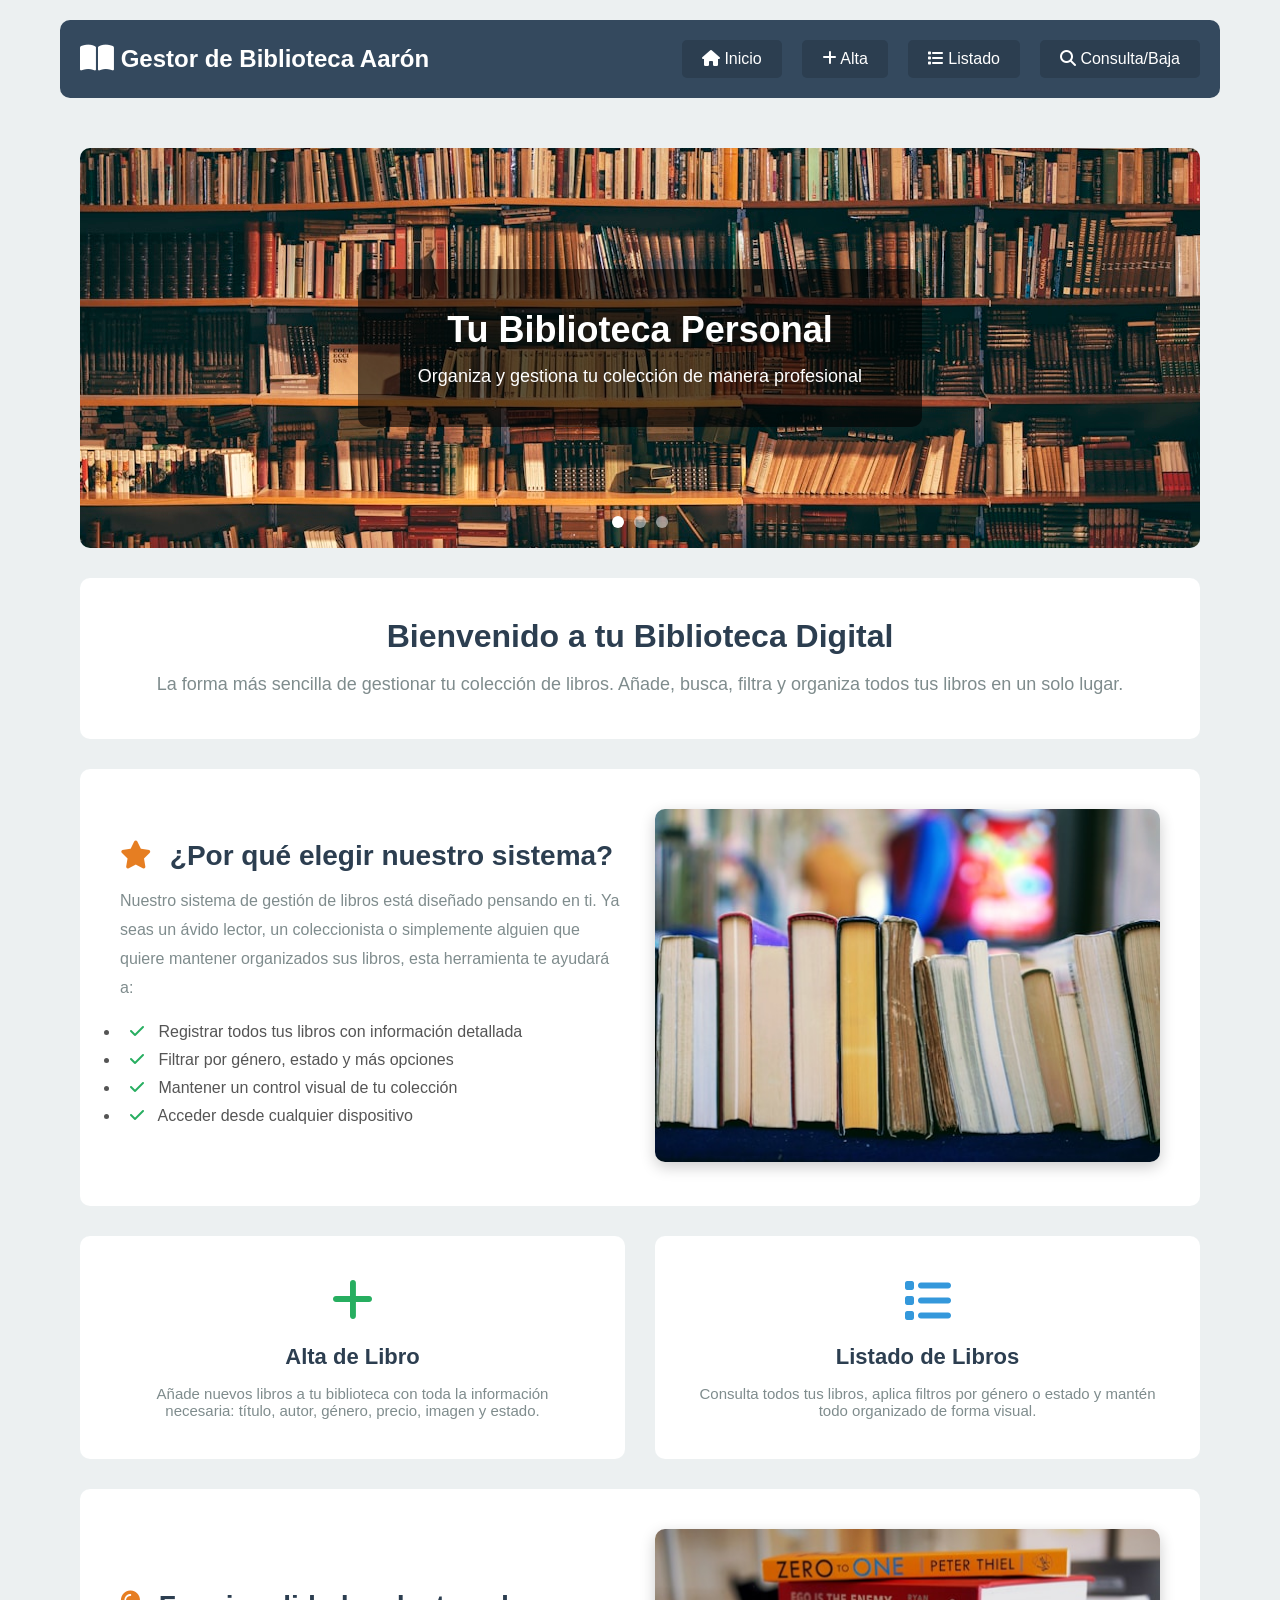
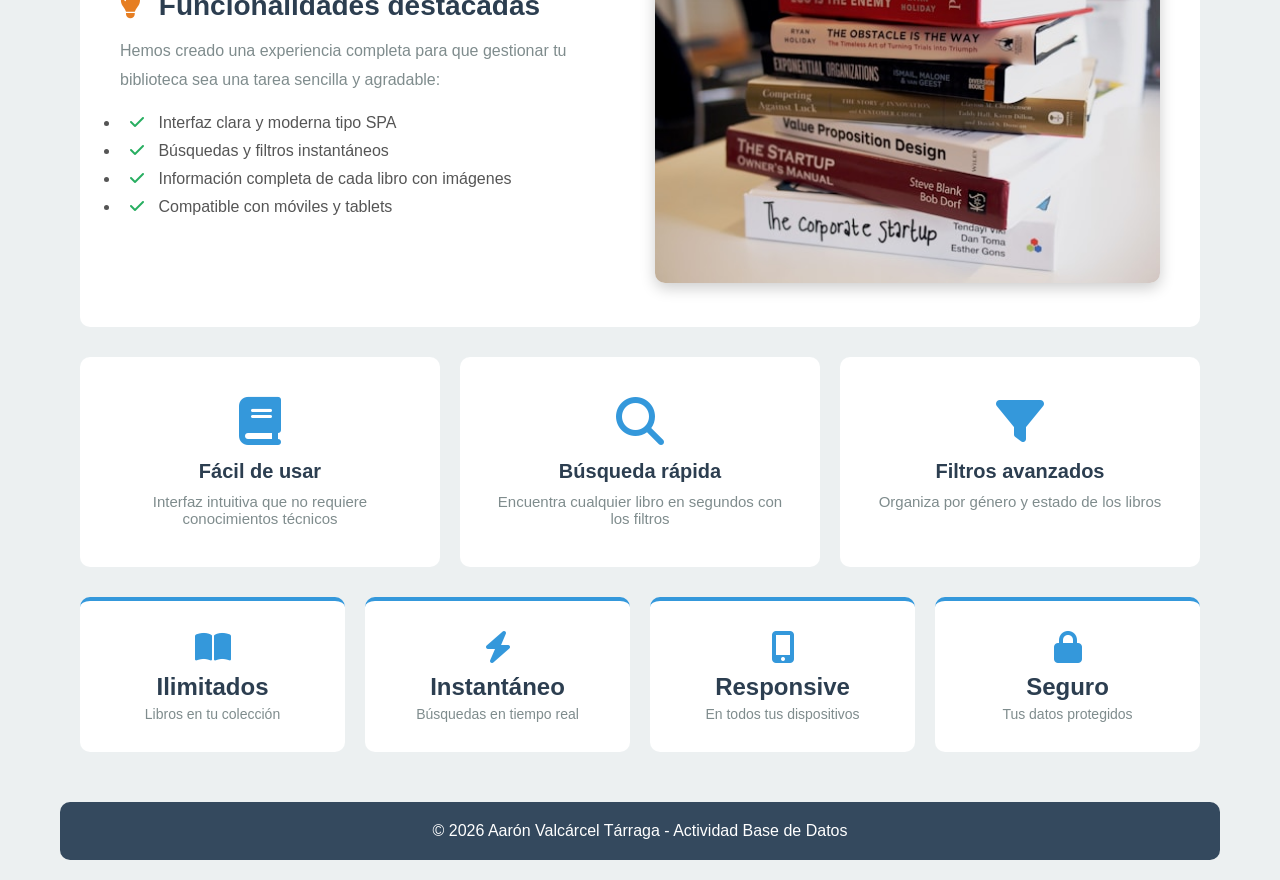
==== index.html @ 464ee1e2 "first commit" ====
<!DOCTYPE html>
<html lang="es">

<head>
    <meta charset="UTF-8">
    <meta name="viewport" content="width=device-width, initial-scale=1.0">
    <title>Biblioteca Aarón</title>
    <link rel="stylesheet" href="estilos/estilo.css?v=2.0">
    <link rel="icon" type="image/png" href="imagenes/leer.png">
    <link rel="stylesheet" href="https://cdnjs.cloudflare.com/ajax/libs/font-awesome/6.4.0/css/all.min.css">
    <!-- JQuery para cargar dinámicamente -->
    <script src="https://code.jquery.com/jquery-3.6.0.min.js"></script>
</head>

<body onload="cargarInicio()">
    <header>
        <h1><i class="fas fa-book-open fa-lg"></i> Gestor de Biblioteca Aarón</h1>
        <div class="icono" onclick="visualizoMenu()">
            <i class="fas fa-bars fa-lg"></i>
        </div>
        <div id="menu_header">
            <label class="opcion boton-interactivo" onclick="cargarInicio()">
                <i class="fas fa-home"></i> Inicio
            </label>
            <label class="opcion boton-interactivo" onclick="cargarVista('alta')">
                <i class="fas fa-plus"></i> Alta
            </label>
            <label class="opcion boton-interactivo" onclick="cargarVista('lista')">
                <i class="fas fa-list"></i> Listado
            </label>
            <label class="opcion boton-interactivo" onclick="cargarVista('consulta_baja')">
                <i class="fas fa-search"></i> Consulta/Baja
            </label>
        </div>
    </header>

    <div id="contenedor-principal">
    </div>

    <footer>
        <p> © 2026 Aarón Valcárcel Tárraga - Actividad Base de Datos</p>
    </footer>
</body>
<script>
    function cargarInicio() {
        $('#contenedor-principal').load('vistas/inicio.html');
        visualizoMenu(false);
    }

    function cargarVista(vista) {
        $('#contenedor-principal').load('vistas/' + vista + '.html');
        visualizoMenu(false);
    }

    function visualizoMenu(forzarCierre) {
        if (forzarCierre ==false) {
            document.getElementById("menu_header").classList.remove("mostrar");
        } else {
            document.getElementById("menu_header").classList.toggle("mostrar");
        }
    }
    
    let indiceActual = 0;
    function cambiarImagen(indice) {
        const imagenes = document.querySelectorAll('.carrusel .imagen');
        const puntos = document.querySelectorAll('.carrusel .punto');

        if(imagenes.length === 0) return;

        for (let i = 0; i < imagenes.length; i++) {
            imagenes[i].classList.remove('activa');
        }

        for (let i = 0; i < puntos.length; i++) {
            puntos[i].classList.remove('activo');
        }

        imagenes[indice].classList.add('activa');
        puntos[indice].classList.add('activo');

        indiceActual = indice;
    }

    function siguienteImagen() {
        const carruselExiste = document.querySelector('.carrusel');
        if(carruselExiste) {
            indiceActual = (indiceActual+1) % 3;
            cambiarImagen(indiceActual);
        }
    }
    setInterval(siguienteImagen, 4000);
</script>

</html>
---- estilos/estilo.css ----
* {
    margin: 0;
    padding: 0;
    box-sizing: border-box;
}

body {
    font-family: Arial, sans-serif;
    background-color: #ecf0f1;
    color: #333;
    padding: 20px;
    max-width: 1200px;
    margin: 0 auto;
}

header {
    background-color: #34495e;
    color: white;
    padding: 20px;
    border-radius: 10px;
    margin-bottom: 30px;
    display: flex;
    justify-content: space-between;
    align-items: center;
    flex-wrap: wrap;
}

header h1 {
    font-size: 24px;
}

#menu_header {
    display: flex;
    gap: 20px;
}

.opcion {
    cursor: pointer;
    padding: 10px 20px;
    background-color: #2c3e50;
    border-radius: 5px;
    transition: all 0.3s;
}

.opcion:hover {
    background-color: #e67e22;
}

.icono {
    display: none;
    cursor: pointer;
}

#contenedor-principal {
    padding: 20px;
}

.boton-interactivo {
    cursor: pointer;
}

footer {
    background-color: #34495e;
    color: white;
    text-align: center;
    padding: 20px;
    border-radius: 10px;
}

footer i {
    color: #e74c3c;
    margin-right: 5px;
}

.carrusel {
    position: relative;
    height: 400px;
    border-radius: 10px;
    overflow: hidden;
    margin-bottom: 30px;
}

.carrusel .imagen {
    position: absolute;
    width: 100%;
    height: 100%;
    opacity: 0;
    transition: opacity 1s ease-in-out;
    display: flex;
    align-items: center;
    justify-content: center;
}

.carrusel .imagen img {
    width: 100%;
    height: 100%;
    object-fit: cover;
    position: absolute;
    z-index: 1;
}

.carrusel .imagen.activa {
    opacity: 1;
}

.carrusel .texto {
    position: relative;
    z-index: 2;
    text-align: center;
    color: white;
    background-color: rgba(0, 0, 0, 0.6);
    padding: 40px 60px;
    border-radius: 10px;
}

.carrusel .texto h2 {
    font-size: 36px;
    margin-bottom: 15px;
}

.carrusel .texto p {
    font-size: 18px;
}

.puntos {
    position: absolute;
    bottom: 20px;
    left: 50%;
    transform: translateX(-50%);
    display: flex;
    gap: 10px;
    z-index: 3;
}

.punto {
    width: 12px;
    height: 12px;
    border-radius: 50%;
    background-color: rgba(255, 255, 255, 0.5);
    cursor: pointer;
    transition: background-color 0.3s;
}

.punto.activo {
    background-color: white;
}

.punto:hover {
    background-color: rgba(255, 255, 255, 0.8);
}

.titulo {
    background-color: white;
    padding: 40px;
    text-align: center;
    border-radius: 10px;
    margin-bottom: 30px;
}

.titulo h2 {
    font-size: 32px;
    color: #2c3e50;
    margin-bottom: 15px;
}

.titulo p {
    font-size: 18px;
    color: #7f8c8d;
    line-height: 1.6;
}

.seccion-contenido {
    display: flex;
    gap: 30px;
    background-color: white;
    padding: 40px;
    border-radius: 10px;
    margin-bottom: 30px;
    align-items: center;
}

.seccion-contenido.inverso {
    flex-direction: row-reverse;
}

.contenido-texto {
    flex: 1;
}

.contenido-texto h3 {
    font-size: 28px;
    color: #2c3e50;
    margin-bottom: 15px;
}

.contenido-texto h3 i {
    color: #e67e22;
    margin-right: 10px;
}

.contenido-texto p {
    font-size: 16px;
    color: #7f8c8d;
    line-height: 1.8;
    margin-bottom: 20px;
}

.contenido-texto ul li {
    font-size: 16px;
    color: #555;
    margin-bottom: 10px;
    padding-left: 10px;
}

.contenido-texto ul li i {
    color: #27ae60;
    margin-right: 10px;
}

.contenido-imagen {
    flex: 1;
}

.contenido-imagen img {
    width: 100%;
    border-radius: 10px;
    box-shadow: 0 5px 15px rgba(0, 0, 0, 0.2);
}

.botones {
    display: flex;
    gap: 30px;
    margin-bottom: 30px;
}

.boton {
    flex: 1;
    background-color: white;
    padding: 40px;
    text-align: center;
    border-radius: 10px;
    text-decoration: none;
    color: #333;
}

.boton:hover {
    background-color: #f8f9fa;
    box-shadow: 0 10px 20px rgba(0, 0, 0, 0.1);
}

.boton i {
    margin-bottom: 20px;
}

.boton-verde i {
    color: #27ae60;
}

.boton-azul i {
    color: #3498db;
}

.boton h3 {
    font-size: 22px;
    margin-bottom: 15px;
    color: #2c3e50;
}

.boton p {
    font-size: 15px;
    color: #7f8c8d;
}

.info {
    display: flex;
    gap: 20px;
    margin-bottom: 30px;
}

.caja {
    flex: 1;
    background-color: white;
    padding: 40px 30px;
    text-align: center;
    border-radius: 10px;
}

.caja:hover {
    background-color: #f8f9fa;
    box-shadow: 0 10px 20px rgba(0, 0, 0, 0.1);
}

.caja i {
    color: #3498db;
    margin-bottom: 15px;
}

.caja h4 {
    font-size: 20px;
    color: #2c3e50;
    margin-bottom: 10px;
}

.caja p {
    font-size: 15px;
    color: #7f8c8d;
}

.estadisticas {
    display: flex;
    gap: 20px;
    margin-bottom: 30px;
}

.stat {
    flex: 1;
    background-color: white;
    padding: 30px;
    text-align: center;
    border-radius: 10px;
    border-top: 4px solid #3498db;
}

.stat i {
    color: #3498db;
    margin-bottom: 10px;
}

.stat h3 {
    font-size: 24px;
    color: #2c3e50;
    margin-bottom: 5px;
}

.stat p {
    font-size: 14px;
    color: #7f8c8d;
}

.formulario-contenedor {
    background-color: white;
    padding: 30px;
    border-radius: 5px;
    box-shadow: 0 2px 5px rgba(0,0,0,0.1);
    margin-bottom: 30px;
}

.formulario-contenedor h2 {
    color: #2c3e50;
    margin-bottom: 20px;
}

table.formulario {
    width: 100%;
    border-collapse: collapse;
}

table.formulario td {
    padding: 10px;
}

table.formulario td:first-child {
    width: 30%;
    font-weight: bold;
}

table.formulario input[type="text"],
table.formulario input[type="number"],
table.formulario input[type="date"],
table.formulario select {
    width: 100%;
    padding: 8px;
    border: 1px solid #ddd;
    border-radius: 3px;
}

table.formulario input[type="radio"] {
    margin-right: 5px;
}

.radio-grupo {
    display: flex;
    gap: 20px;
}

.boton-submit {
    background-color: #27ae60;
    color: white;
    padding: 12px 30px;
    border: none;
    border-radius: 5px;
    cursor: pointer;
    font-size: 1em;
}

.boton-submit:hover {
    background-color: #229954;
}

.btn-limpiar {
    background-color: #e74c3c;
    color: white;
    padding: 12px 30px;
    border: none;
    border-radius: 5px;
    cursor: pointer;
    font-size: 1em;
    margin-left: 10px;
}

.boton-limpiar-baja {
    background-color: #e74c3c;
    color: white;
    padding: 10px 20px;
    border: none;
    border-radius: 5px;
    cursor: pointer;
}

.boton-limpiar-baja:hover {
    background-color: #c0392b;
}

input[type="file"]::file-selector-button {
    background-color: #3498db;
    color: white;
    padding: 12px 30px;
    border: none;
    border-radius: 5px;
    cursor: pointer;
    font-size: 1em;
    margin-right: 15px;
}

input[type="file"]::file-selector-button:hover {
    background-color: #2980b9;
}

.mensaje {
    padding: 15px;
    margin-bottom: 20px;
    border-radius: 5px;
}

.mensaje-exito {
    color: green;
    font-weight: bold;
    margin-bottom: 15px;
}

.mensaje-error {
    background-color: #f8d7da;
    color: #721c24;
    border: 1px solid #f5c6cb;
}

.btn-eliminar {
    background-color: #f44336;
    color: white;
    border: none;
    padding: 10px;
    cursor: pointer;
    border-radius: 5px;
}

.tarjeta-libro {
    padding: 15px;
    border: 1px solid #ccc;
    background: #fafafa;
    border-radius: 5px;
    margin-top: 20px;
}

.imagen-portada {
    max-width: 150px;
    margin-top: 10px;
    border-radius: 5px;
}

.oculto {
    display: none;
}

.input-consulta {
    width: 150px;
    display: inline-block;
}

.resultado-consulta {
    margin-top: 20px;
}

.filtros {
    background-color: white;
    padding: 20px;
    border-radius: 5px;
    margin-bottom: 20px;
    box-shadow: 0 2px 5px rgba(0, 0, 0, 0.1);
}

.filtros h3 {
    color: #2c3e50;
    margin-bottom: 15px;
}

.filtro-campo {
    display: flex;
    flex-direction: column;
}

.filtro-campo label {
    font-weight: bold;
    margin-bottom: 5px;
}

.filtro-campo select {
    padding: 8px;
    border: 1px solid #ddd;
    border-radius: 3px;
    min-width: 150px;
}

.boton-filtrar {
    background-color: #3498db;
    color: white;
    padding: 10px 20px;
    border: none;
    border-radius: 5px;
    cursor: pointer;
}

.boton-filtrar:hover {
    background-color: #2980b9;
}

.tabla-contenedor {
    background-color: white;
    padding: 20px;
    border-radius: 5px;
    box-shadow: 0 2px 5px rgba(0, 0, 0, 0.1);
}

table.datos {
    width: 100%;
    border-collapse: collapse;
    table-layout: fixed;
}

table.datos th {
    background-color: #2c3e50;
    color: white;
    padding: 8px;
    text-align: left;
    border: 1px solid #34495e;
    font-size: 14px;
}

table.datos td {
    padding: 8px;
    border: 1px solid #ddd;
    font-size: 14px;
    word-wrap: break-word;
}

table.datos th:nth-child(1), table.datos td:nth-child(1) { width: 5%; }
table.datos th:nth-child(2), table.datos td:nth-child(2) { width: 8%; }
table.datos th:nth-child(3), table.datos td:nth-child(3) { width: 20%; }
table.datos th:nth-child(4), table.datos td:nth-child(4) { width: 18%; }
table.datos th:nth-child(5), table.datos td:nth-child(5) { width: 13%; }
table.datos th:nth-child(6), table.datos td:nth-child(6) { width: 14%; }
table.datos th:nth-child(7), table.datos td:nth-child(7) { width: 10%; }
table.datos th:nth-child(8), table.datos td:nth-child(8) { width: 12%; }

table.datos tr:nth-child(even) {
    background-color: #f9f9f9;
}

table.datos tr:hover {
    background-color: #ecf0f1;
}


@media (max-width: 1000px) {
    body {
        padding: 15px;
    }
    header {
        flex-direction: column;
        gap: 15px;
    }
    header h1 {
        font-size: 22px;
        text-align: center;
    }
    #menu_header {
        justify-content: center;
    }
    .carrusel {
        height: 300px;
    }
    .carrusel .texto h2 {
        font-size: 28px;
    }
    .carrusel .texto p {
        font-size: 16px;
    }
    .seccion-contenido {
        flex-direction: column;
    }
    .seccion-contenido.inverso {
        flex-direction: column;
    }
    .titulo h2 {
        font-size: 28px;
    }
    .titulo p {
        font-size: 16px;
    }
    .botones {
        flex-wrap: wrap;
    }
    .boton {
        min-width: 45%;
    }
    .info {
        flex-wrap: wrap;
    }
    .caja {
        min-width: 30%;
    }
    .estadisticas {
        flex-wrap: wrap;
    }
    .stat {
        min-width: 45%;
    }
    .formulario-contenedor {
        padding: 25px;
    }
    table.formulario td {
        padding: 8px;
    }
    table.formulario td:first-child {
        width: 35%;
    }
    .boton-submit {
        padding: 10px 25px;
    }
    .boton-limpiar-baja {
        width: 100%;
        margin-top: 10px;
    }
    .filtros {
        padding: 15px;
    }
    .filtro-campo select {
        min-width: 100%;
        width: 100%;
    }
    .boton-filtrar {
        width: 100%;
        margin-top: 10px;
    }
    table.datos {
        font-size: 15px;
    }
    table.datos th,
    table.datos td {
        padding: 12px;
        font-size: 15px;
    }
    table.datos th {
        padding: 10px;
    }
}


@media (max-width: 768px) {
    body {
        padding: 10px;
    }
    #menu_header {
        display: none;
        flex-direction: column;
        width: 100%;
        margin-top: 10px;
    }
    .icono {
        display: block;
    }
    .mostrar {
        display: flex !important;
    }
    .carrusel {
        height: 250px;
    }
    .carrusel .texto h2 {
        font-size: 24px;
    }
    .carrusel .texto p {
        font-size: 14px;
    }
    .carrusel .texto {
        padding: 20px 30px;
    }
    .titulo {
        padding: 30px 20px;
    }
    .titulo h2 {
        font-size: 24px;
    }
    .titulo p {
        font-size: 14px;
    }
    .seccion-contenido {
        padding: 30px 20px;
    }
    .contenido-texto h3 {
        font-size: 22px;
    }
    .contenido-texto p,
    .contenido-texto ul li {
        font-size: 14px;
    }
    .botones {
        flex-direction: column;
    }
    .boton {
        min-width: 100%;
    }
    .info {
        flex-direction: column;
    }
    .caja {
        min-width: 100%;
    }
    .estadisticas {
        flex-direction: column;
    }
    .stat {
        min-width: 100%;
    }
    .formulario-contenedor {
        padding: 20px;
    }
    table.formulario td {
        display: block;
        width: 100%;
        padding: 5px 0;
    }
    table.formulario td:first-child {
        width: 100%;
        margin-bottom: 5px;
    }
    table.formulario tr {
        display: block;
        margin-bottom: 15px;
    }
    .radio-grupo {
        flex-direction: column;
        gap: 10px;
    }
    .boton-submit {
        width: 100%;
        padding: 12px;
    }
    .filtros {
        padding: 15px;
        margin-bottom: 15px;
    }
    .filtro-campo select {
        width: 100%;
        padding: 10px;
        font-size: 14px;
    }
    .boton-filtrar {
        width: 100%;
        padding: 12px;
        font-size: 14px;
        margin-bottom: 10px;
    }
    .tabla-contenedor {
        padding: 10px;
        overflow-x: hidden;
    }
    table.datos thead {
        display: none;
    }
    table.datos {
        width: 100%;
        border-collapse: collapse;
        table-layout: auto;
    }
    table.datos th, table.datos td {
        width: auto !important;
    }
    table.datos tbody {
        display: flex;
        flex-wrap: wrap;
        gap: 15px;
        width: 100%;
    }
    table.datos tr {
        flex: 1 1 100%;
        display: flex;
        flex-direction: column;
        background-color: white;
        border: 1px solid #ccc;
        border-radius: 5px;
        padding: 15px;
        gap: 10px;
        box-shadow: 0 2px 5px rgba(0,0,0,0.1);
    }
    table.datos td {
        padding: 5px;
        border: none;
        font-size: 15px;
        width: 100%;
        text-align: center;
    }
    table.datos td:nth-child(1) {
        background-color: #2c3e50;
        color: white;
        font-weight: bold;
        border-radius: 3px;
        padding: 8px;
    }
    table.datos td:nth-child(3) {
        font-size: 1.1em;
        font-weight: bold;
        color: #2c3e50;
    }
    table.datos td:nth-child(4) {
        color: #7f8c8d;
        font-style: italic;
    }
}
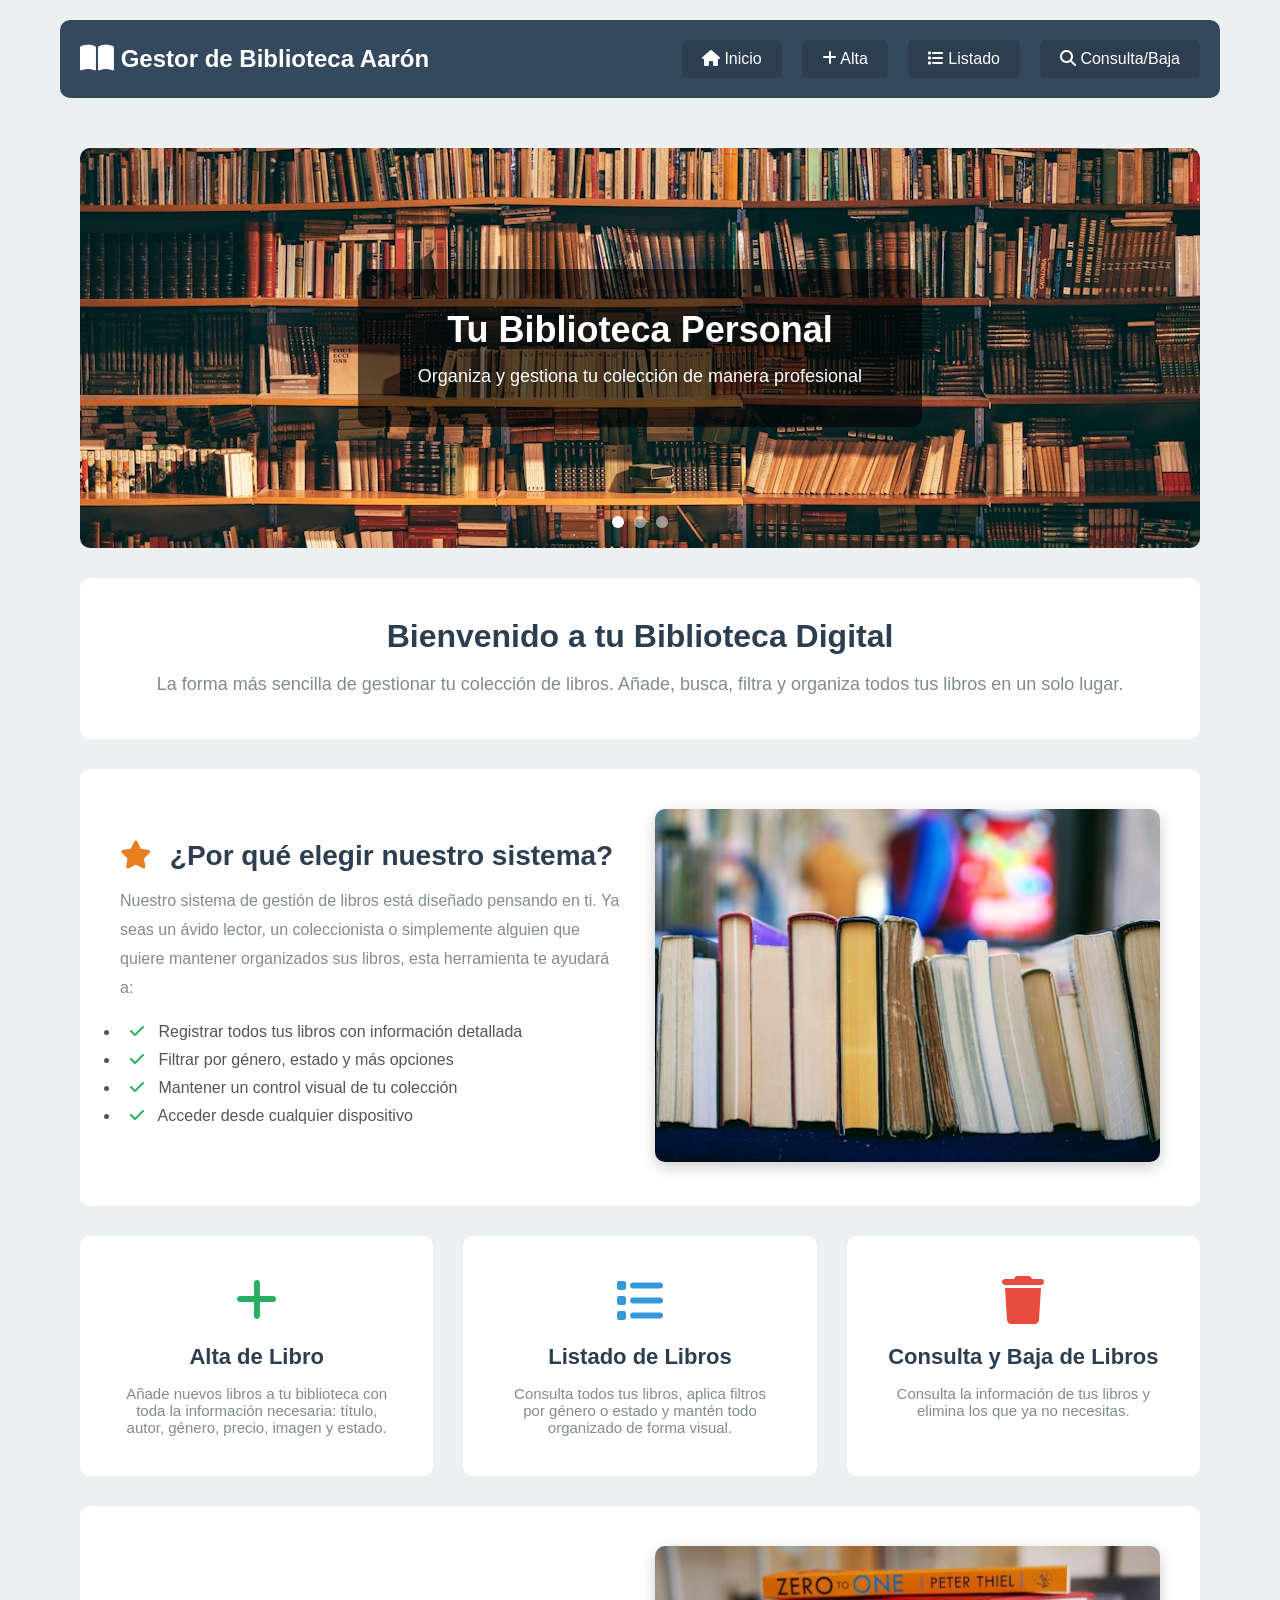
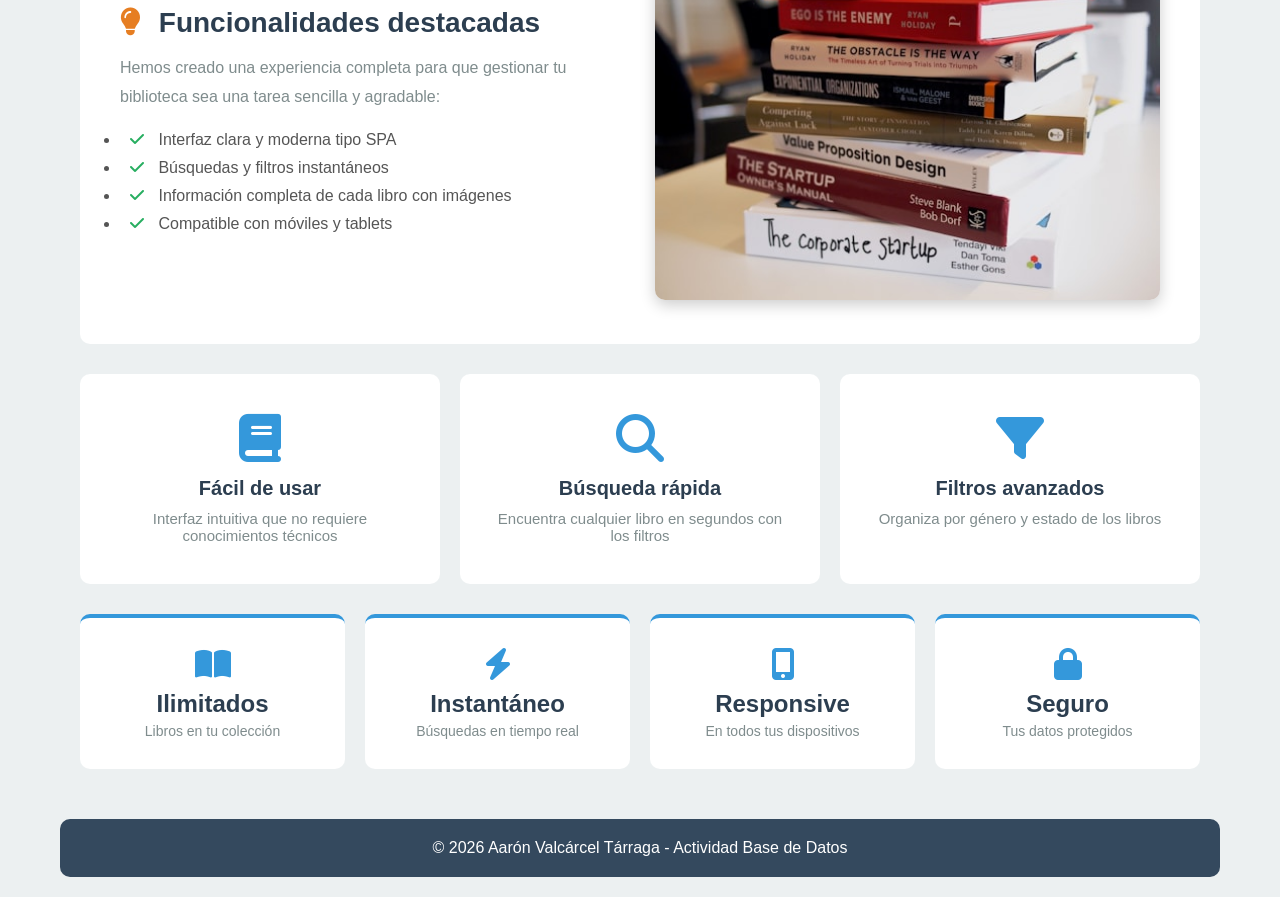
==== commit f7edc6cf: "comit" ====
--- a/index.html
+++ b/index.html
@@ -8,7 +8,6 @@
     <link rel="stylesheet" href="estilos/estilo.css?v=2.0">
     <link rel="icon" type="image/png" href="imagenes/leer.png">
     <link rel="stylesheet" href="https://cdnjs.cloudflare.com/ajax/libs/font-awesome/6.4.0/css/all.min.css">
-    <!-- JQuery para cargar dinámicamente -->
     <script src="https://code.jquery.com/jquery-3.6.0.min.js"></script>
 </head>
 
--- a/estilos/estilo.css
+++ b/estilos/estilo.css
@@ -258,6 +258,10 @@
 
 .boton-azul i {
     color: #3498db;
+}
+
+.boton-rojo i {
+    color: #e74c3c;
 }
 
 .boton h3 {
@@ -561,17 +565,33 @@
     font-size: 14px;
     word-wrap: break-word;
 }
-
-table.datos th:nth-child(1), table.datos td:nth-child(1) { width: 5%; }
-table.datos th:nth-child(2), table.datos td:nth-child(2) { width: 8%; }
-table.datos th:nth-child(3), table.datos td:nth-child(3) { width: 20%; }
-table.datos th:nth-child(4), table.datos td:nth-child(4) { width: 18%; }
-table.datos th:nth-child(5), table.datos td:nth-child(5) { width: 13%; }
-table.datos th:nth-child(6), table.datos td:nth-child(6) { width: 14%; }
-table.datos th:nth-child(7), table.datos td:nth-child(7) { width: 10%; }
-table.datos th:nth-child(8), table.datos td:nth-child(8) { width: 12%; }
-
-table.datos tr:nth-child(even) {
+/*que de 100*/
+table.datos th:nth-child(1), table.datos td:nth-child(1) {
+     width: 5%;
+     }
+table.datos th:nth-child(2), table.datos td:nth-child(2) { 
+    width: 8%; 
+}
+table.datos th:nth-child(3), table.datos td:nth-child(3) {
+     width: 20%; 
+    }
+table.datos th:nth-child(4), table.datos td:nth-child(4) {
+     width: 18%; 
+    }
+table.datos th:nth-child(5), table.datos td:nth-child(5) {
+     width: 13%;
+    }
+table.datos th:nth-child(6), table.datos td:nth-child(6) {
+     width: 14%; 
+    }
+table.datos th:nth-child(7), table.datos td:nth-child(7) {
+     width: 10%; 
+    }
+table.datos th:nth-child(8), table.datos td:nth-child(8) {
+     width: 12%; 
+    }
+
+table.datos tr:nth-child(even) {/*los pares, y los impares es odd*/
     background-color: #f9f9f9;
 }
 
@@ -756,6 +776,17 @@
         display: block;
         margin-bottom: 15px;
     }
+    table.formulario input[type="text"],
+    table.formulario input[type="number"],
+    table.formulario input[type="date"],
+    table.formulario select {
+        display: block;
+        width: 70%;
+        max-width: 360px;
+        margin: 0 auto;
+        padding: 8px;
+        box-sizing: border-box;
+    }
     .radio-grupo {
         flex-direction: column;
         gap: 10px;
@@ -763,6 +794,16 @@
     .boton-submit {
         width: 100%;
         padding: 12px;
+        margin: 0 0 10px 0;
+        display: block;
+        box-sizing: border-box;
+    }
+    .btn-limpiar {
+        width: 100%;
+        padding: 12px;
+        display: block;
+        margin: 0;
+        box-sizing: border-box;
     }
     .filtros {
         padding: 15px;
